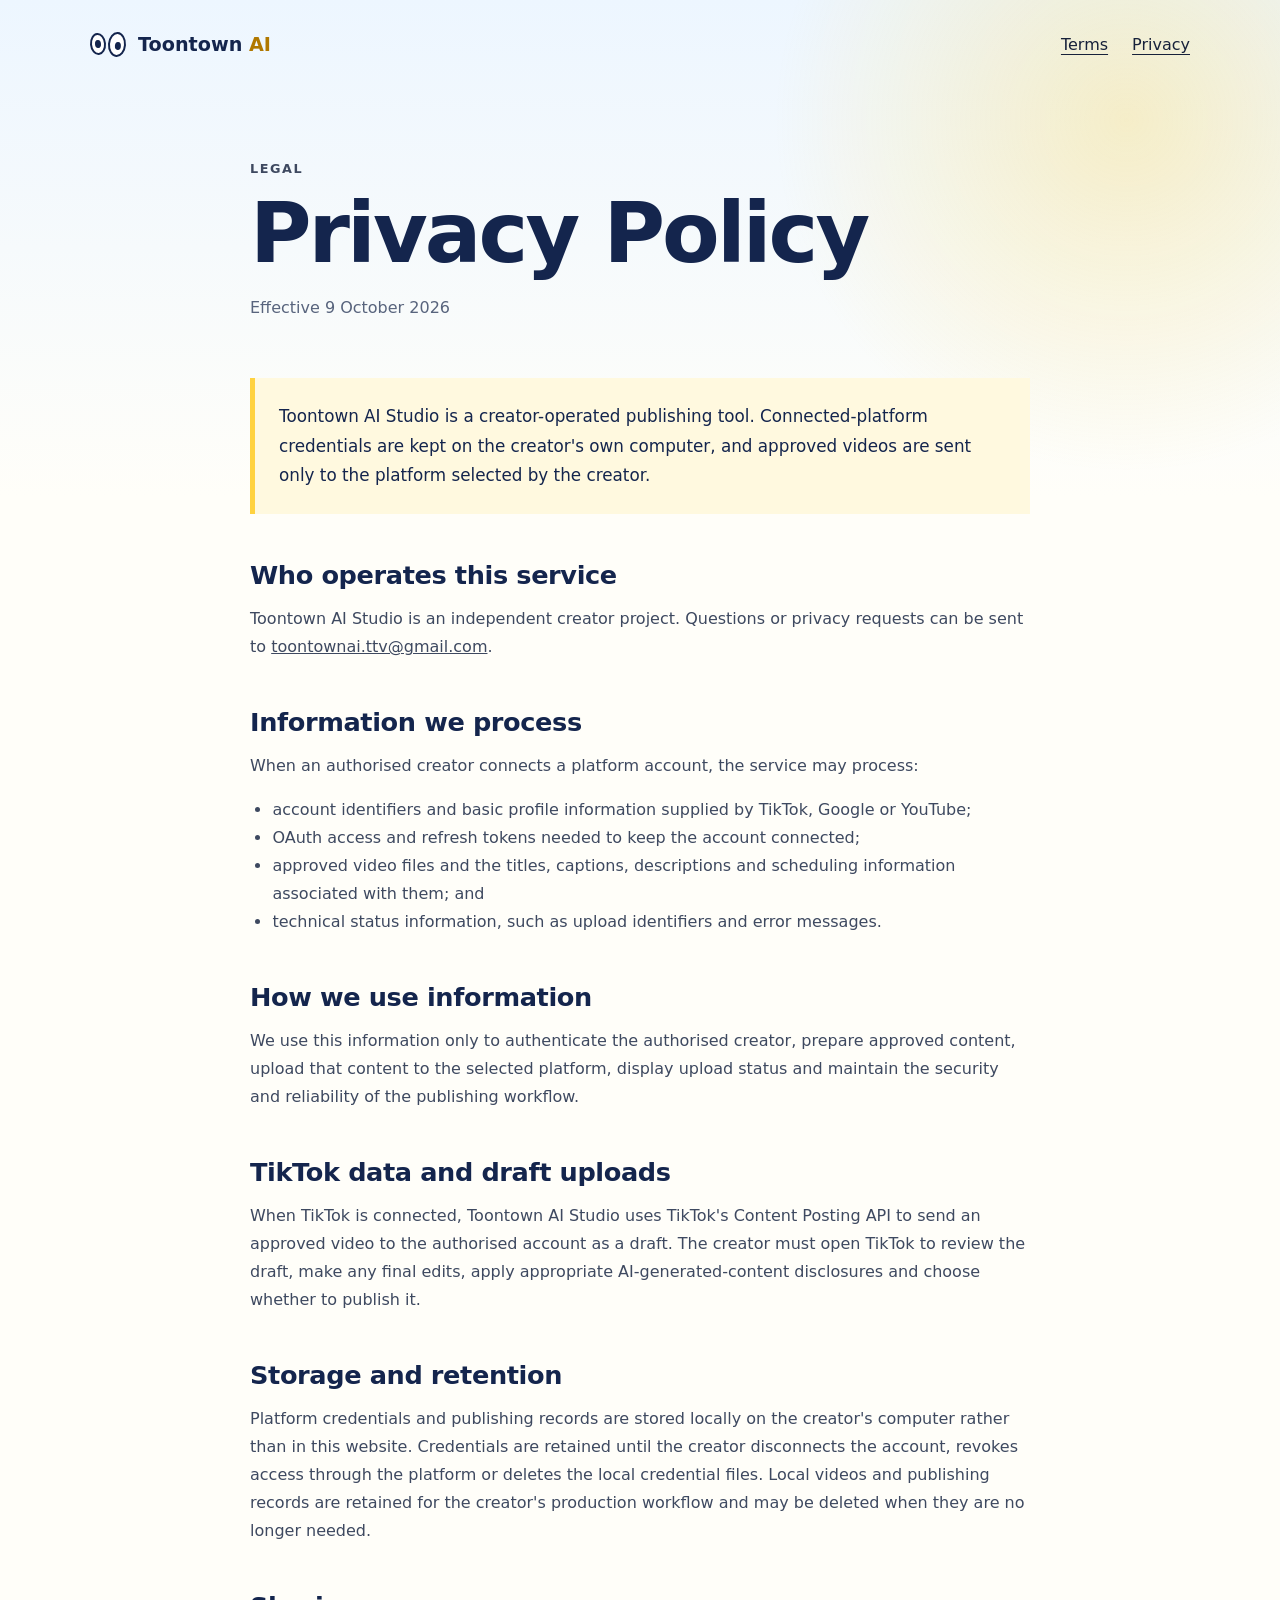
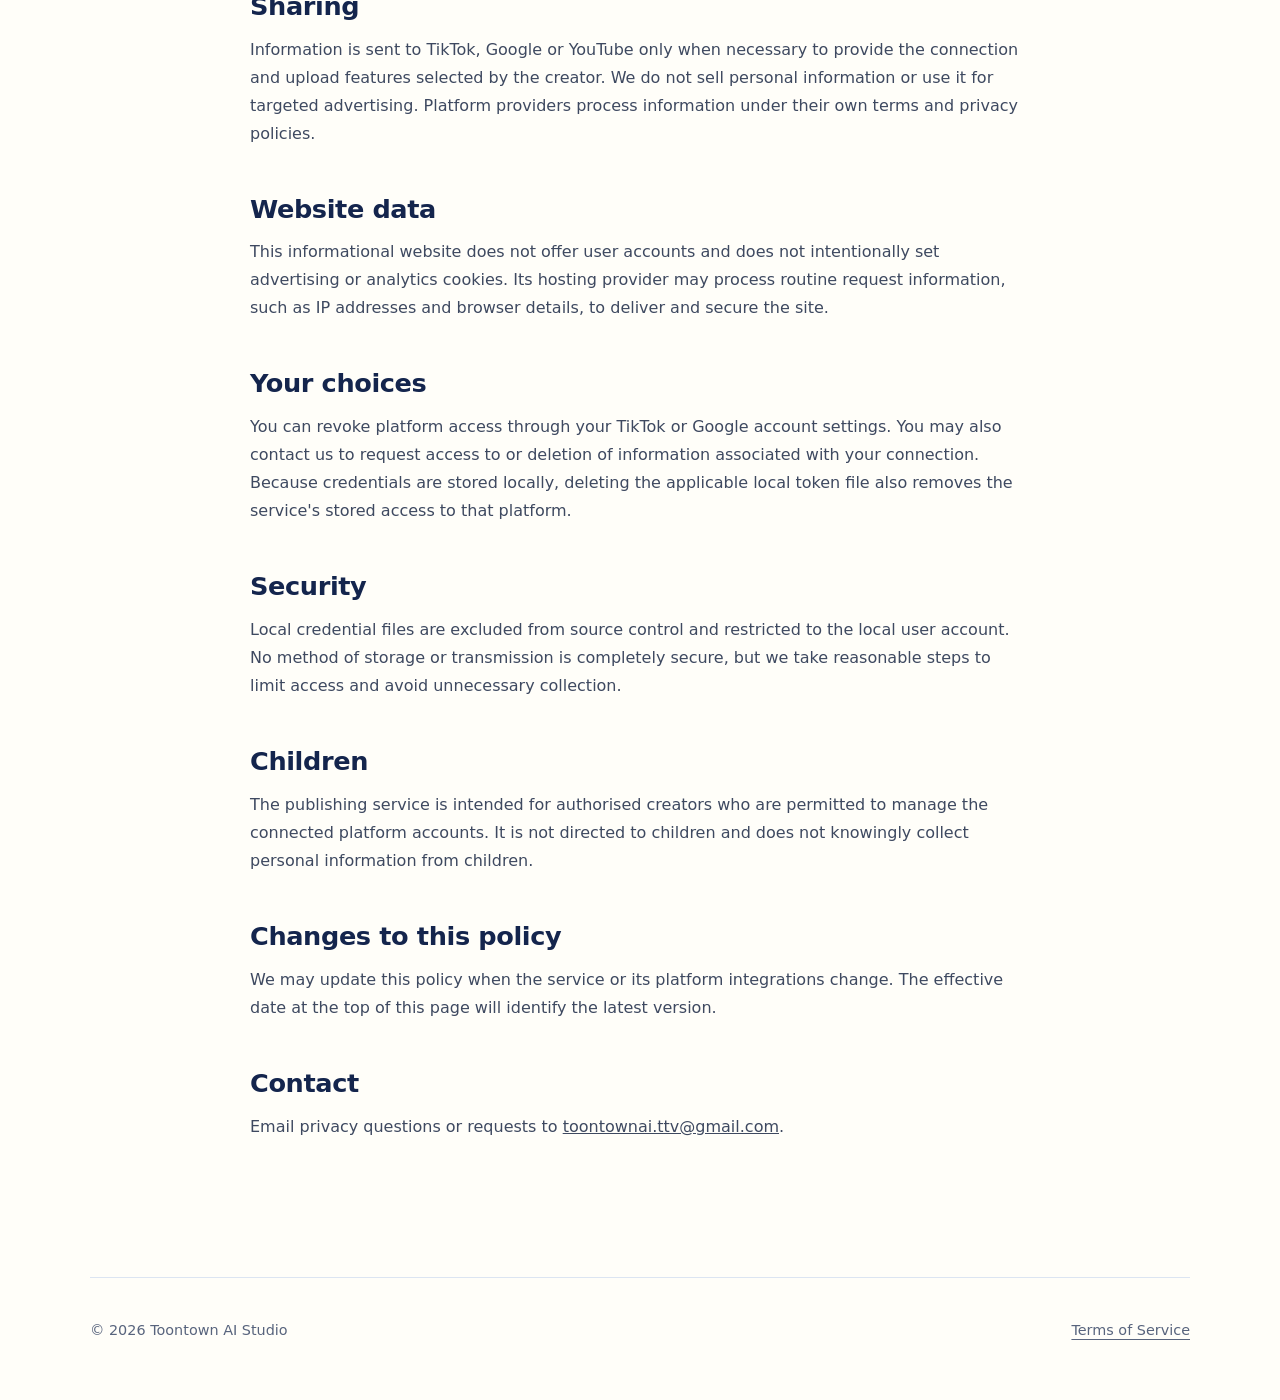
==== privacy/index.html @ 4fe224c0 "Publish Toontown AI Studio site" ====
<!doctype html>
<html lang="en-GB">
<head>
  <meta charset="utf-8">
  <meta name="viewport" content="width=device-width, initial-scale=1">
  <meta name="description" content="Privacy Policy for Toontown AI Studio.">
  <title>Privacy Policy · Toontown AI Studio</title>
  <link rel="stylesheet" href="../styles.css">
</head>
<body>
  <header class="site-header">
    <a class="brand" href="../" aria-label="Toontown AI Studio home">
      <span class="eyes" aria-hidden="true"><i></i><i></i></span>
      <span>Toontown <strong>AI</strong></span>
    </a>
    <nav aria-label="Legal">
      <a href="../terms/">Terms</a>
      <a aria-current="page" href="./">Privacy</a>
    </nav>
  </header>

  <main class="legal">
    <p class="eyebrow">Legal</p>
    <h1>Privacy Policy</h1>
    <p class="updated">Effective 9 October 2026</p>
    <p class="summary">Toontown AI Studio is a creator-operated publishing tool. Connected-platform credentials are kept on the creator's own computer, and approved videos are sent only to the platform selected by the creator.</p>

    <h2>Who operates this service</h2>
    <p>Toontown AI Studio is an independent creator project. Questions or privacy requests can be sent to <a href="mailto:toontownai.ttv@gmail.com">toontownai.ttv@gmail.com</a>.</p>

    <h2>Information we process</h2>
    <p>When an authorised creator connects a platform account, the service may process:</p>
    <ul>
      <li>account identifiers and basic profile information supplied by TikTok, Google or YouTube;</li>
      <li>OAuth access and refresh tokens needed to keep the account connected;</li>
      <li>approved video files and the titles, captions, descriptions and scheduling information associated with them; and</li>
      <li>technical status information, such as upload identifiers and error messages.</li>
    </ul>

    <h2>How we use information</h2>
    <p>We use this information only to authenticate the authorised creator, prepare approved content, upload that content to the selected platform, display upload status and maintain the security and reliability of the publishing workflow.</p>

    <h2>TikTok data and draft uploads</h2>
    <p>When TikTok is connected, Toontown AI Studio uses TikTok's Content Posting API to send an approved video to the authorised account as a draft. The creator must open TikTok to review the draft, make any final edits, apply appropriate AI-generated-content disclosures and choose whether to publish it.</p>

    <h2>Storage and retention</h2>
    <p>Platform credentials and publishing records are stored locally on the creator's computer rather than in this website. Credentials are retained until the creator disconnects the account, revokes access through the platform or deletes the local credential files. Local videos and publishing records are retained for the creator's production workflow and may be deleted when they are no longer needed.</p>

    <h2>Sharing</h2>
    <p>Information is sent to TikTok, Google or YouTube only when necessary to provide the connection and upload features selected by the creator. We do not sell personal information or use it for targeted advertising. Platform providers process information under their own terms and privacy policies.</p>

    <h2>Website data</h2>
    <p>This informational website does not offer user accounts and does not intentionally set advertising or analytics cookies. Its hosting provider may process routine request information, such as IP addresses and browser details, to deliver and secure the site.</p>

    <h2>Your choices</h2>
    <p>You can revoke platform access through your TikTok or Google account settings. You may also contact us to request access to or deletion of information associated with your connection. Because credentials are stored locally, deleting the applicable local token file also removes the service's stored access to that platform.</p>

    <h2>Security</h2>
    <p>Local credential files are excluded from source control and restricted to the local user account. No method of storage or transmission is completely secure, but we take reasonable steps to limit access and avoid unnecessary collection.</p>

    <h2>Children</h2>
    <p>The publishing service is intended for authorised creators who are permitted to manage the connected platform accounts. It is not directed to children and does not knowingly collect personal information from children.</p>

    <h2>Changes to this policy</h2>
    <p>We may update this policy when the service or its platform integrations change. The effective date at the top of this page will identify the latest version.</p>

    <h2>Contact</h2>
    <p>Email privacy questions or requests to <a href="mailto:toontownai.ttv@gmail.com">toontownai.ttv@gmail.com</a>.</p>
  </main>

  <footer>
    <p>&copy; 2026 Toontown AI Studio</p>
    <p><a href="../terms/">Terms of Service</a></p>
  </footer>
</body>
</html>
---- styles.css ----
:root {
  --navy: #14254d;
  --blue: #416fbc;
  --sky: #edf6ff;
  --yellow: #ffd23f;
  --ink: #17213a;
  --muted: #58647d;
  --paper: #fffef9;
  --line: #dce5f2;
  font-family: ui-rounded, "Arial Rounded MT Bold", system-ui, -apple-system, BlinkMacSystemFont, "Segoe UI", sans-serif;
  color: var(--ink);
  background: var(--paper);
}

* { box-sizing: border-box; }

html { scroll-behavior: smooth; }

body {
  margin: 0;
  min-height: 100vh;
  background:
    radial-gradient(circle at 88% 4%, rgba(255, 210, 63, .28), transparent 22rem),
    linear-gradient(180deg, var(--sky) 0, var(--paper) 31rem);
}

a { color: inherit; }

.site-header,
main,
footer {
  width: min(1100px, calc(100% - 40px));
  margin-inline: auto;
}

.site-header {
  display: flex;
  align-items: center;
  justify-content: space-between;
  min-height: 88px;
  gap: 24px;
}

.brand {
  display: inline-flex;
  align-items: center;
  gap: 12px;
  color: var(--navy);
  font-size: 1.2rem;
  font-weight: 800;
  text-decoration: none;
}

.brand strong { color: #b07800; }

.eyes {
  display: inline-flex;
  align-items: center;
  gap: 2px;
}

.eyes i {
  position: relative;
  width: 18px;
  height: 25px;
  border: 2px solid var(--navy);
  border-radius: 50%;
  background: white;
  transform: rotate(4deg);
}

.eyes i:first-child { width: 16px; height: 22px; transform: rotate(-5deg); }
.eyes i::after {
  content: "";
  position: absolute;
  right: 3px;
  bottom: 5px;
  width: 6px;
  height: 8px;
  border-radius: 50%;
  background: var(--navy);
}

nav { display: flex; gap: 24px; }
nav a, footer a { text-underline-offset: 4px; }

.hero { padding: 100px 0 120px; max-width: 850px; }

.eyebrow {
  margin: 0 0 14px;
  color: var(--blue);
  font-size: .8rem;
  font-weight: 850;
  letter-spacing: .12em;
  text-transform: uppercase;
}

h1, h2 { color: var(--navy); letter-spacing: -.035em; }
h1 { max-width: 800px; margin: 0; font-size: clamp(3rem, 8vw, 6.5rem); line-height: .95; }
h2 { margin: 0; font-size: clamp(2rem, 4vw, 3.25rem); line-height: 1.05; }
.lede { max-width: 730px; margin: 32px 0 0; color: var(--muted); font-size: clamp(1.15rem, 2.4vw, 1.5rem); line-height: 1.6; }

.actions { display: flex; align-items: center; flex-wrap: wrap; gap: 24px; margin-top: 38px; }
.button {
  display: inline-block;
  padding: 15px 22px;
  border: 2px solid var(--navy);
  border-radius: 999px;
  background: var(--yellow);
  box-shadow: 0 4px 0 var(--navy);
  color: var(--navy);
  font-weight: 850;
  text-decoration: none;
}
.button:hover { transform: translateY(-1px); box-shadow: 0 5px 0 var(--navy); }
.button:active { transform: translateY(3px); box-shadow: 0 1px 0 var(--navy); }
.text-link { font-weight: 750; text-underline-offset: 5px; }

.steps {
  display: grid;
  grid-template-columns: .8fr 1.2fr;
  gap: clamp(40px, 8vw, 110px);
  padding: 90px 0;
  border-top: 1px solid var(--line);
}

.steps ol { margin: 0; padding: 0; list-style: none; counter-reset: step; }
.steps li {
  display: grid;
  grid-template-columns: minmax(90px, .5fr) 1.5fr;
  gap: 24px;
  padding: 24px 0;
  border-bottom: 1px solid var(--line);
}
.steps li:first-child { padding-top: 0; }
.steps strong { color: var(--navy); font-size: 1.1rem; }
.steps span { color: var(--muted); line-height: 1.65; }

.notice {
  margin: 30px 0 100px;
  padding: clamp(28px, 5vw, 52px);
  border: 1px solid #cfddf1;
  border-radius: 28px;
  background: rgba(237, 246, 255, .76);
}
.notice h2 { font-size: clamp(1.7rem, 3vw, 2.4rem); }
.notice p { max-width: 780px; margin: 16px 0 0; color: var(--muted); line-height: 1.7; }

.legal { max-width: 780px; padding: 70px 0 120px; }
.legal h1 { font-size: clamp(3rem, 7vw, 5.25rem); }
.legal .updated { margin: 20px 0 56px; color: var(--muted); }
.legal h2 { margin: 48px 0 14px; font-size: 1.6rem; letter-spacing: -.015em; }
.legal p, .legal li { color: #3e4960; line-height: 1.75; }
.legal ul { padding-left: 1.4rem; }
.legal .summary {
  padding: 24px;
  border-left: 5px solid var(--yellow);
  background: #fff9df;
  color: var(--navy);
  font-size: 1.05rem;
}

footer {
  display: flex;
  justify-content: space-between;
  gap: 24px;
  padding: 30px 0 48px;
  border-top: 1px solid var(--line);
  color: var(--muted);
  font-size: .9rem;
}

@media (max-width: 700px) {
  .site-header, main, footer { width: min(100% - 28px, 1100px); }
  .site-header { min-height: 72px; }
  nav { gap: 14px; }
  .hero { padding: 72px 0 88px; }
  .steps { grid-template-columns: 1fr; padding: 68px 0; }
  .steps li { grid-template-columns: 90px 1fr; }
  footer { flex-direction: column; }
}

@media (prefers-reduced-motion: reduce) {
  html { scroll-behavior: auto; }
}
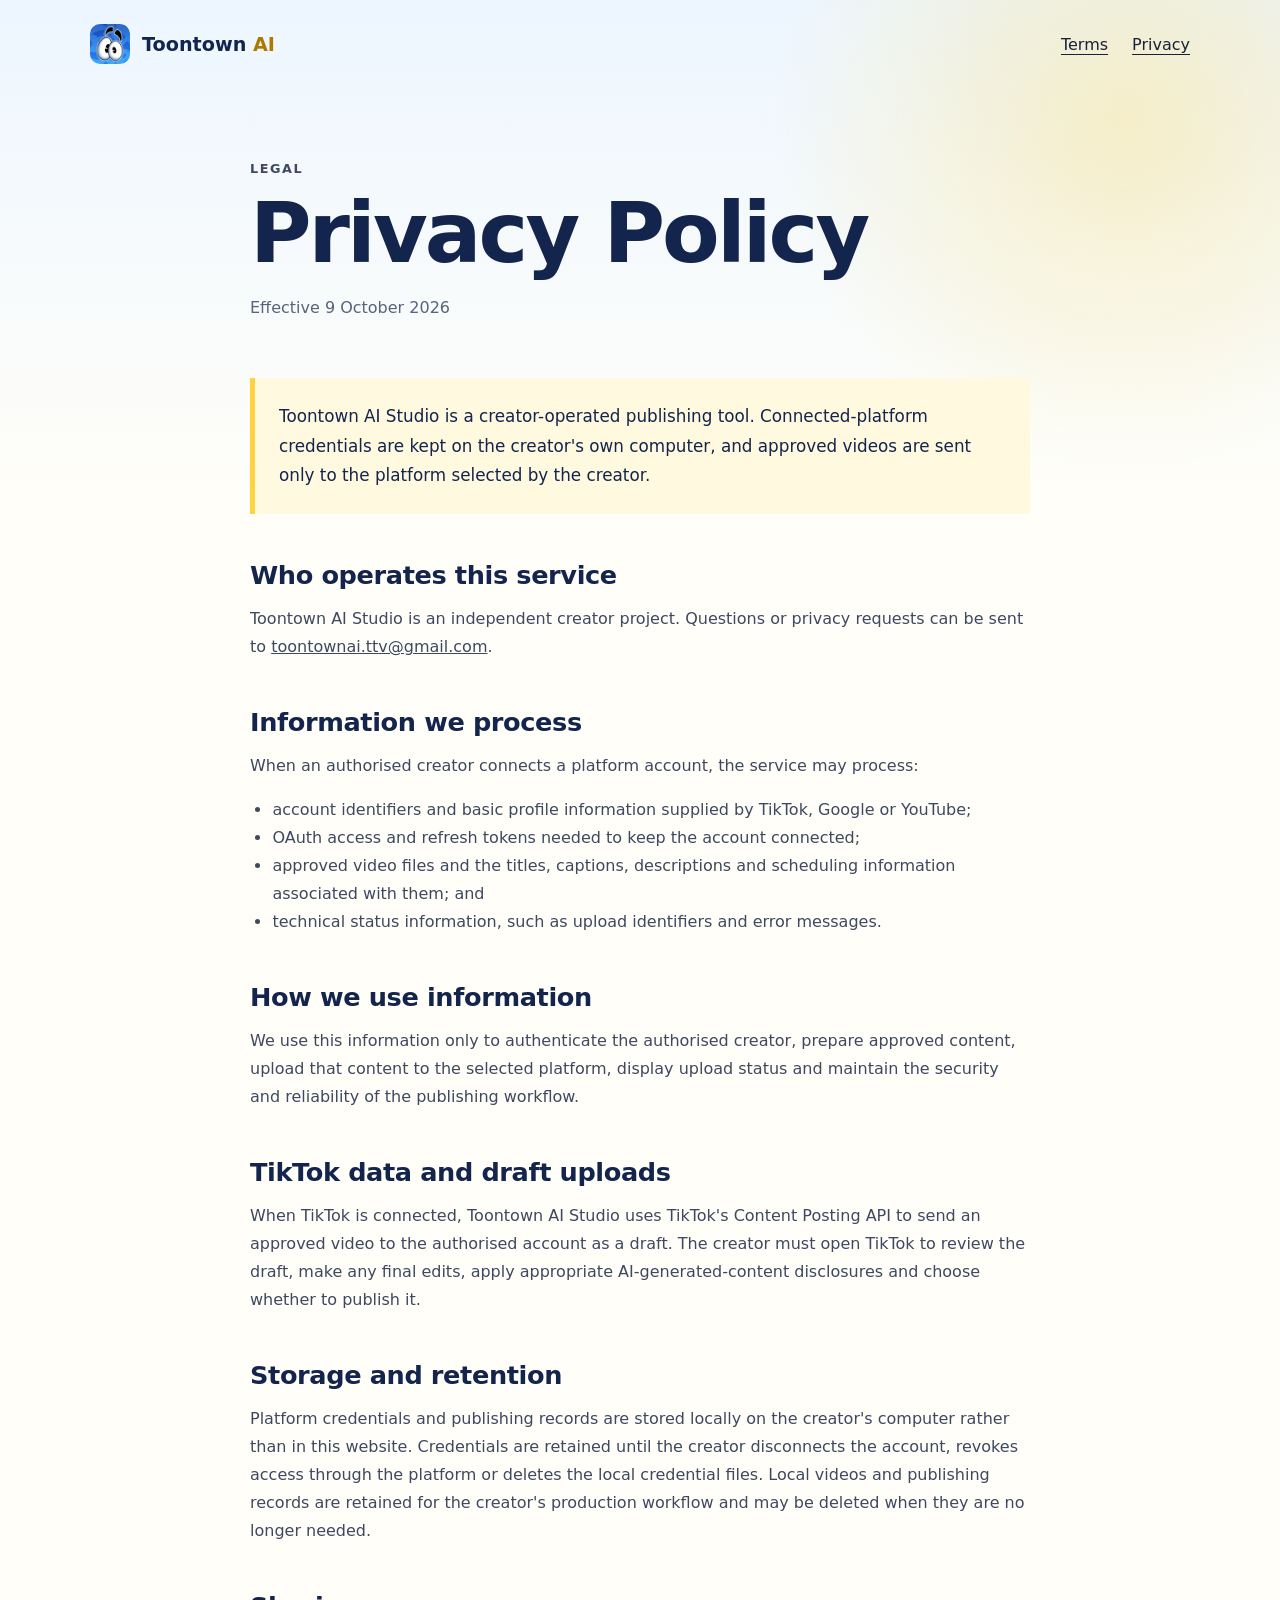
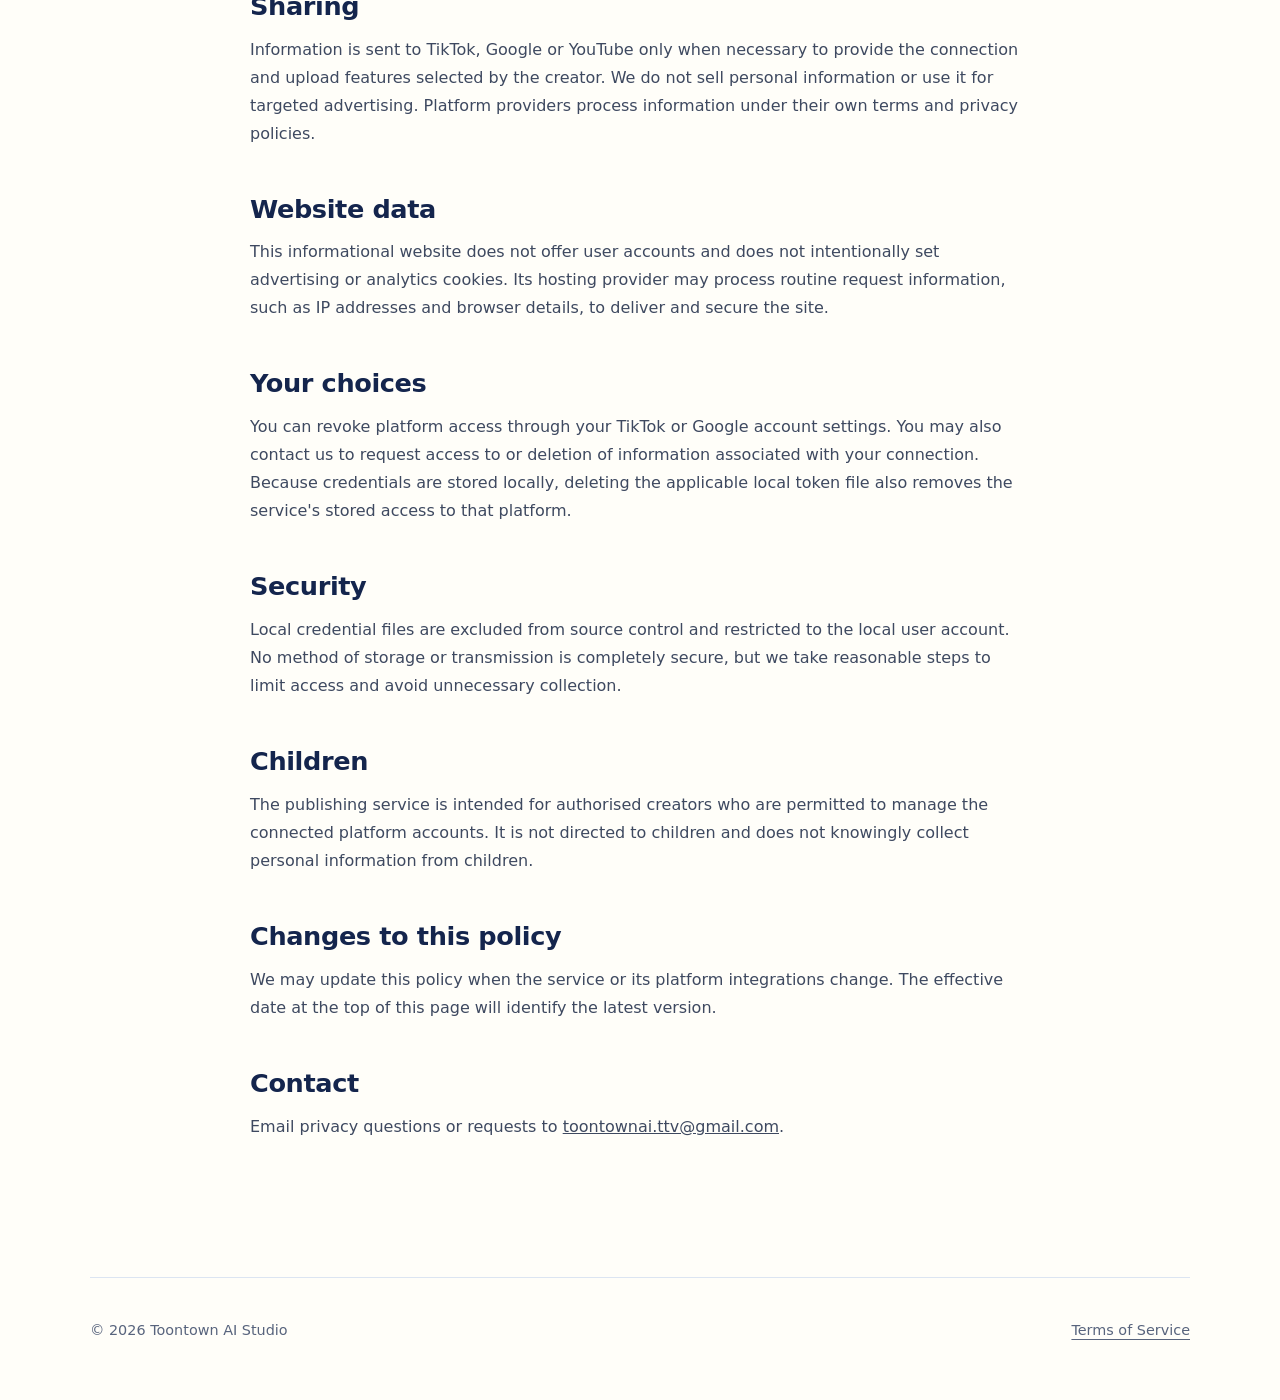
==== commit e0e8a7f8: "Use the TikTok app icon as the favicon and header logo TikTok review rejected the app because the si" ====
--- a/privacy/index.html
+++ b/privacy/index.html
@@ -5,12 +5,16 @@
   <meta name="viewport" content="width=device-width, initial-scale=1">
   <meta name="description" content="Privacy Policy for Toontown AI Studio.">
   <title>Privacy Policy · Toontown AI Studio</title>
+  <link rel="icon" href="../favicon.ico" sizes="any">
+  <link rel="icon" type="image/png" sizes="32x32" href="../icons/icon-32.png">
+  <link rel="icon" type="image/png" sizes="192x192" href="../icons/icon-192.png">
+  <link rel="apple-touch-icon" href="../icons/icon-180.png">
   <link rel="stylesheet" href="../styles.css">
 </head>
 <body>
   <header class="site-header">
     <a class="brand" href="../" aria-label="Toontown AI Studio home">
-      <span class="eyes" aria-hidden="true"><i></i><i></i></span>
+      <img class="brand-icon" src="../icons/icon-192.png" alt="" width="40" height="40">
       <span>Toontown <strong>AI</strong></span>
     </a>
     <nav aria-label="Legal">
--- a/styles.css
+++ b/styles.css
@@ -53,32 +53,10 @@
 
 .brand strong { color: #b07800; }
 
-.eyes {
-  display: inline-flex;
-  align-items: center;
-  gap: 2px;
-}
-
-.eyes i {
-  position: relative;
-  width: 18px;
-  height: 25px;
-  border: 2px solid var(--navy);
-  border-radius: 50%;
-  background: white;
-  transform: rotate(4deg);
-}
-
-.eyes i:first-child { width: 16px; height: 22px; transform: rotate(-5deg); }
-.eyes i::after {
-  content: "";
-  position: absolute;
-  right: 3px;
-  bottom: 5px;
-  width: 6px;
-  height: 8px;
-  border-radius: 50%;
-  background: var(--navy);
+.brand-icon {
+  width: 40px;
+  height: 40px;
+  border-radius: 10px;
 }
 
 nav { display: flex; gap: 24px; }
